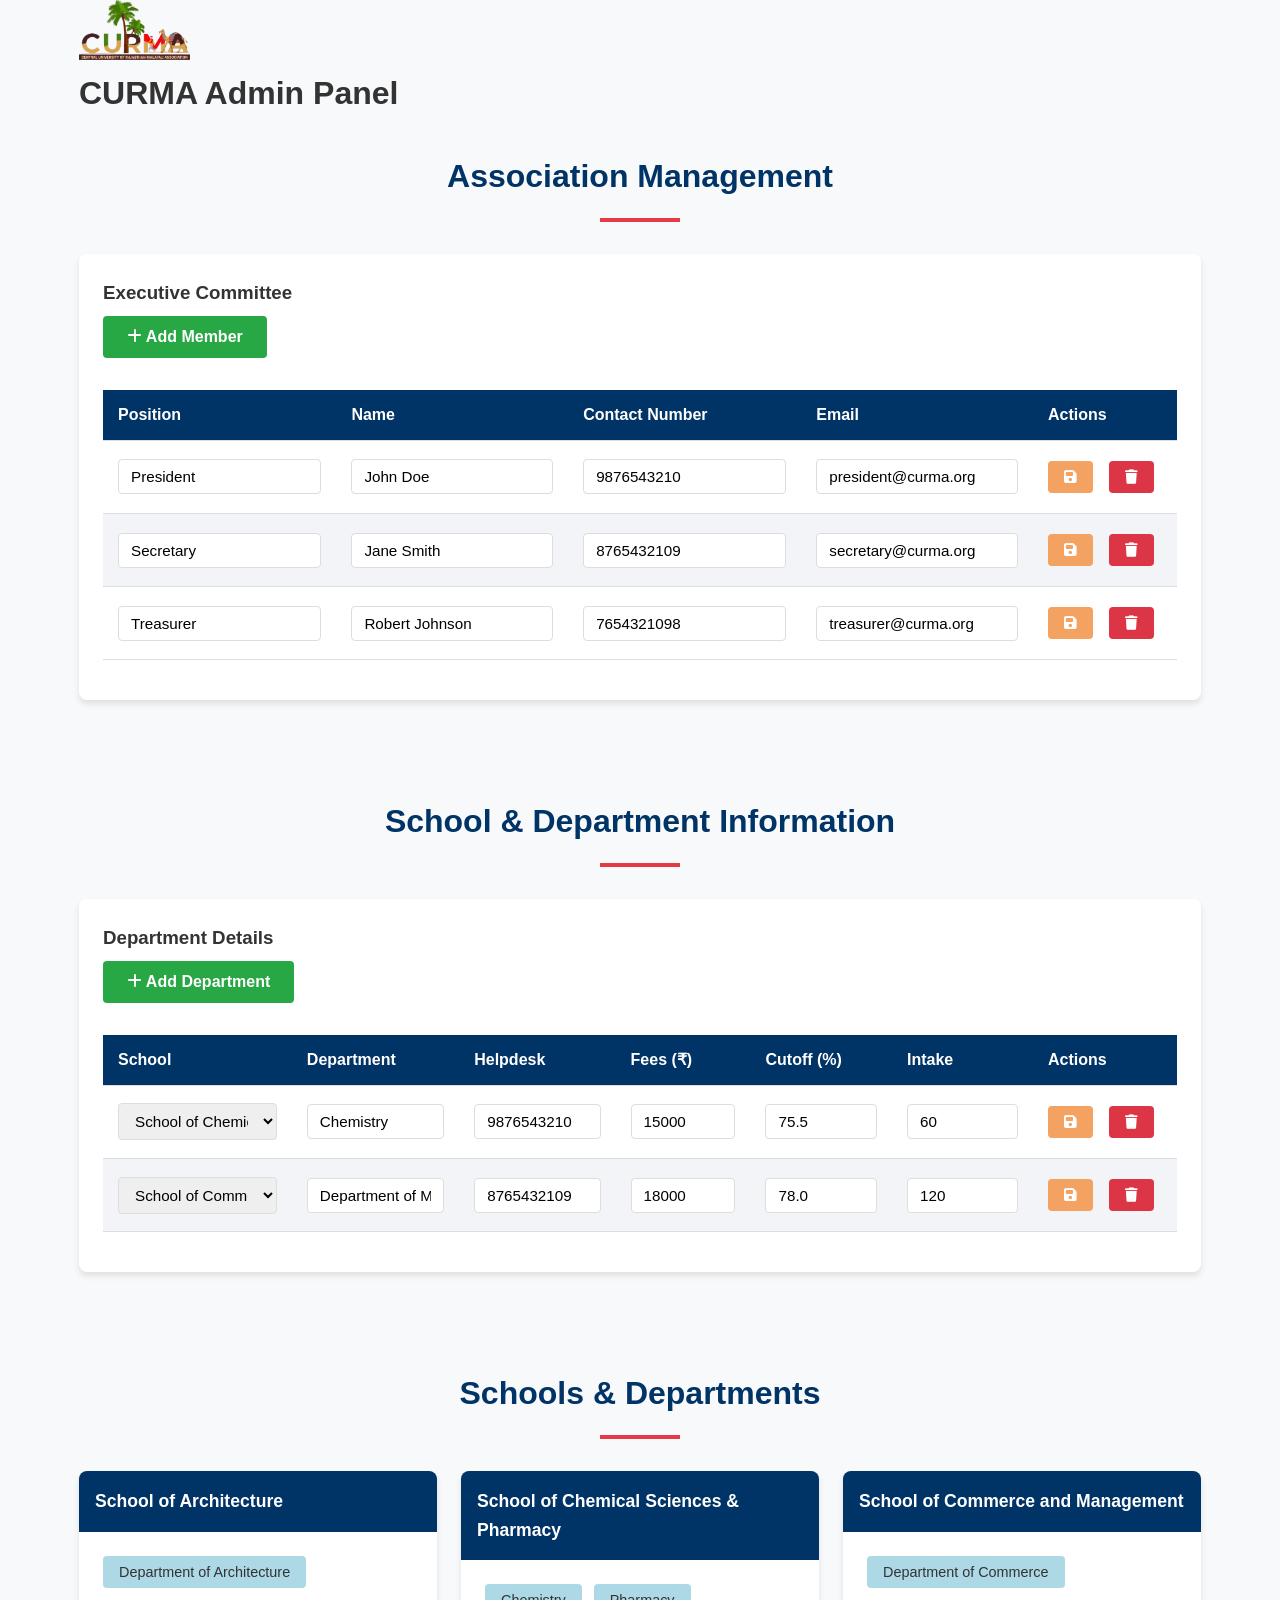
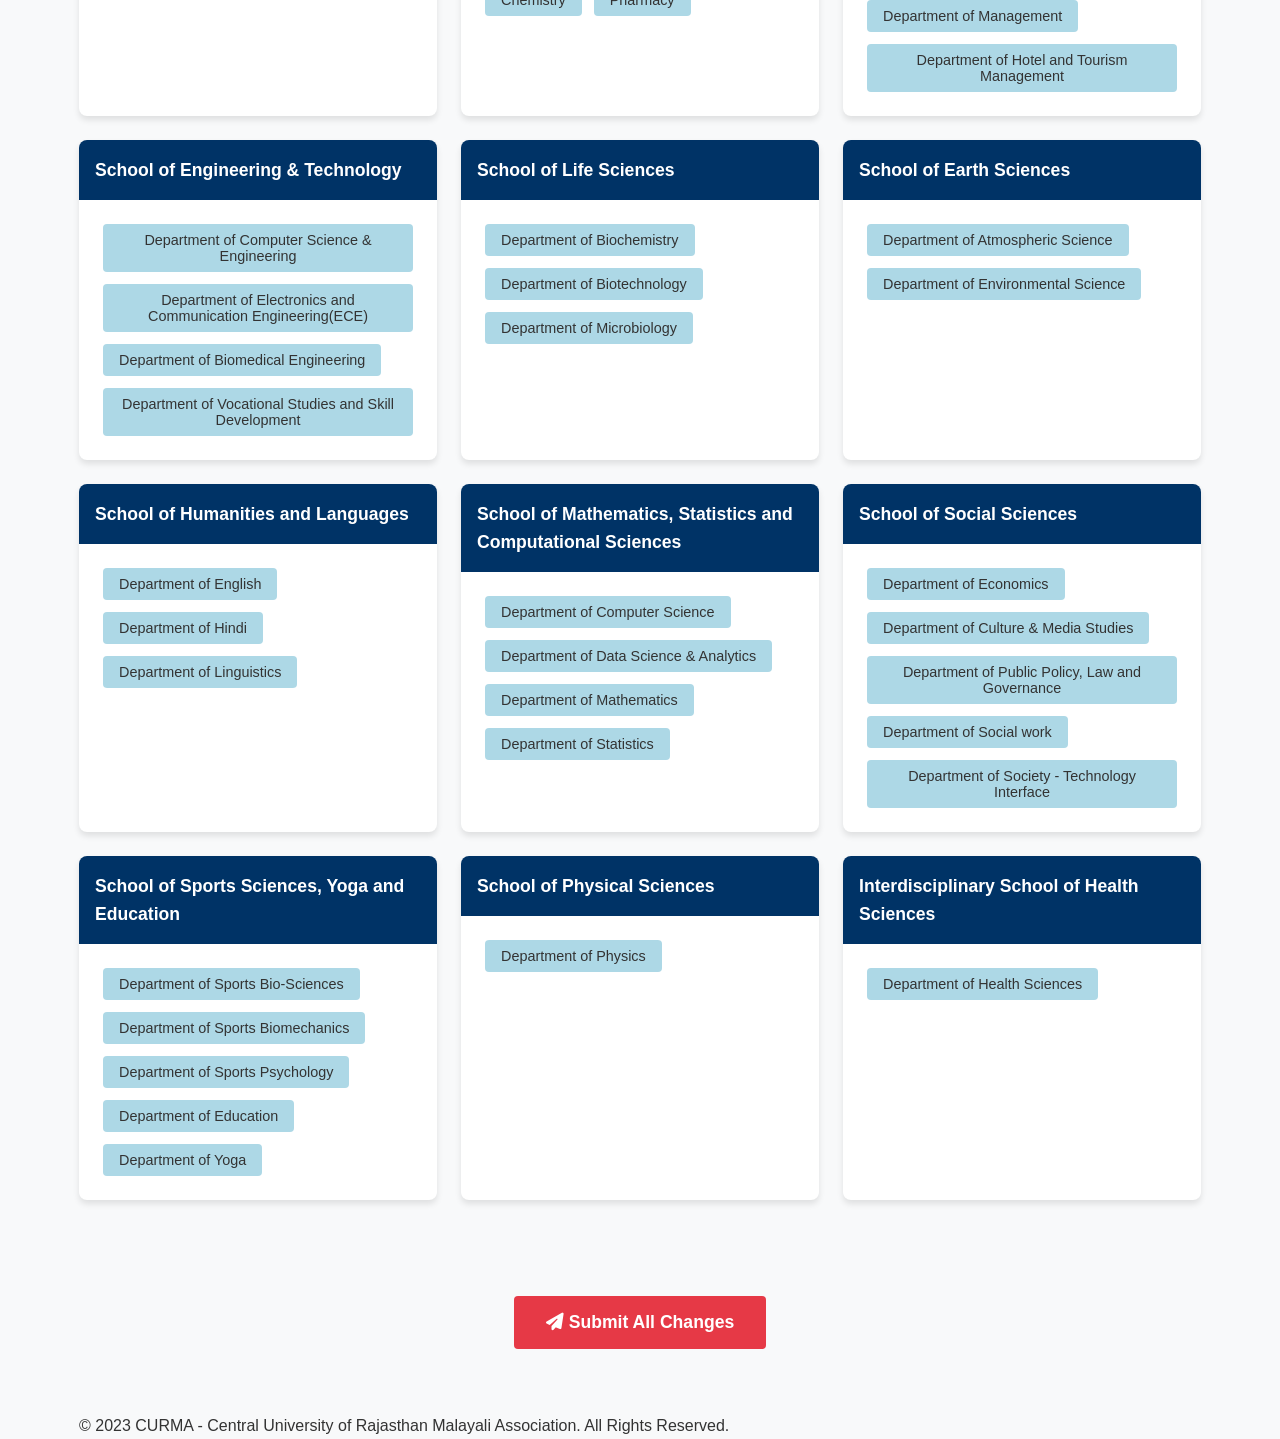
==== admin.html @ 2dde604b "Create admin.html" ====
<!DOCTYPE html>
<html lang="en">
<head>
    <meta charset="UTF-8">
    <meta name="viewport" content="width=device-width, initial-scale=1.0">
    <title>CURMA Admin Panel</title>
    <link rel="stylesheet" href="https://cdnjs.cloudflare.com/ajax/libs/font-awesome/6.4.0/css/all.min.css">
    <style>
        /* Using your existing CSS variables */
        :root {
            --primary-color: #003366;
            --secondary-color: #e63946;
            --accent-color: #f4a261;
            --light-color: #ADD8E6;
            --dark-color: #1d3557;
            --text-color: #333;
            --text-light: #777;
            --bg-light: #f8f9fa;
            --white: #ffffff;
            --shadow: 0 4px 6px rgba(0, 0, 0, 0.1);
            --shadow-hover: 0 10px 20px rgba(0, 0, 0, 0.1);
            --transition: all 0.3s ease;
        }

        * {
            margin: 0;
            padding: 0;
            box-sizing: border-box;
        }

        body {
            font-family: 'Segoe UI', Tahoma, Geneva, Verdana, sans-serif;
            line-height: 1.6;
            color: var(--text-color);
            background-color: var(--bg-light);
        }

        .container {
            width: 90%;
            max-width: 1200px;
            margin: 0 auto;
            padding: 0 15px;
        }

        .section-block {
            padding: 2rem 0;
        }

        .section-title {
            text-align: center;
            margin-bottom: 2rem;
            position: relative;
            font-size: 2rem;
            color: var(--primary-color);
        }

        .section-title::after {
            content: '';
            display: block;
            width: 80px;
            height: 4px;
            background: var(--secondary-color);
            margin: 1rem auto;
        }

        .bg-light {
            background-color: var(--bg-light);
        }

        .card {
            background: var(--white);
            border-radius: 8px;
            box-shadow: var(--shadow);
            padding: 1.5rem;
            margin-bottom: 2rem;
        }

        table {
            width: 100%;
            border-collapse: collapse;
            margin: 1rem 0;
        }

        th, td {
            padding: 12px 15px;
            text-align: left;
            border-bottom: 1px solid #ddd;
        }

        th {
            background-color: var(--primary-color);
            color: var(--white);
            font-weight: 600;
        }

        tr:nth-child(even) {
            background-color: rgba(0, 51, 102, 0.05);
        }

        tr:hover {
            background-color: rgba(0, 51, 102, 0.1);
        }

        input[type="text"], 
        input[type="number"], 
        input[type="email"], 
        input[type="tel"],
        select {
            width: 100%;
            padding: 8px 12px;
            border: 1px solid #ddd;
            border-radius: 4px;
            font-size: 0.95rem;
            transition: var(--transition);
        }

        input:focus, select:focus {
            outline: none;
            border-color: var(--primary-color);
            box-shadow: 0 0 0 2px rgba(0, 51, 102, 0.2);
        }

        .btn {
            display: inline-block;
            padding: 0.75rem 1.5rem;
            background-color: var(--primary-color);
            color: var(--white);
            border: none;
            border-radius: 4px;
            cursor: pointer;
            transition: var(--transition);
            text-align: center;
            font-weight: 600;
            margin: 0.5rem 0.5rem 0.5rem 0;
            font-size: 1rem;
        }

        .btn:hover {
            background-color: var(--dark-color);
            transform: translateY(-2px);
            box-shadow: var(--shadow);
        }

        .btn-submit {
            background-color: var(--secondary-color);
            display: block;
            margin: 2rem auto;
            padding: 1rem 2rem;
            font-size: 1.1rem;
        }

        .btn-submit:hover {
            background-color: #c1121f;
        }

        .action-btns {
            display: flex;
            gap: 0.5rem;
        }

        .btn-edit {
            background-color: var(--accent-color);
            padding: 0.5rem 1rem;
            font-size: 0.9rem;
        }

        .btn-delete {
            background-color: #dc3545;
            padding: 0.5rem 1rem;
            font-size: 0.9rem;
        }

        .btn-add {
            background-color: #28a745;
            margin-bottom: 1rem;
        }

        .schools-container {
            display: grid;
            grid-template-columns: repeat(auto-fit, minmax(300px, 1fr));
            gap: 1.5rem;
        }

        .school-card {
            background: var(--white);
            border-radius: 8px;
            box-shadow: var(--shadow);
            overflow: hidden;
        }

        .school-header {
            background-color: var(--primary-color);
            color: var(--white);
            padding: 1rem;
            font-size: 1.1rem;
        }

        .departments {
            padding: 1.5rem;
            display: flex;
            flex-wrap: wrap;
            gap: 0.75rem;
        }

        .dept-btn {
            padding: 0.5rem 1rem;
            background-color: var(--light-color);
            color: var(--text-color);
            border: none;
            border-radius: 4px;
            cursor: pointer;
            transition: var(--transition);
            font-size: 0.9rem;
        }

        .dept-btn:hover {
            background-color: var(--primary-color);
            color: var(--white);
        }

        @media (max-width: 768px) {
            table {
                display: block;
                overflow-x: auto;
            }
            
            .section-title {
                font-size: 1.6rem;
            }
        }
    </style>
</head>
<body>
    <header>
        <div class="container">
            <div class="logo">
                <img src="logo.png" alt="CURMA Logo" style="height: 60px;">
                <h1>CURMA Admin Panel</h1>
            </div>
        </div>
    </header>

    <main>
        <section class="section-block">
            <div class="container">
                <h2 class="section-title">Association Management</h2>
                
                <div class="card">
                    <h3>Executive Committee</h3>
                    <button class="btn btn-add" onclick="addCommitteeMember()">
                        <i class="fas fa-plus"></i> Add Member
                    </button>
                    <table id="committeeTable">
                        <thead>
                            <tr>
                                <th>Position</th>
                                <th>Name</th>
                                <th>Contact Number</th>
                                <th>Email</th>
                                <th>Actions</th>
                            </tr>
                        </thead>
                        <tbody>
                            <tr>
                                <td><input type="text" value="President"></td>
                                <td><input type="text" value="John Doe"></td>
                                <td><input type="tel" value="9876543210"></td>
                                <td><input type="email" value="president@curma.org"></td>
                                <td class="action-btns">
                                    <button class="btn btn-edit"><i class="fas fa-save"></i></button>
                                    <button class="btn btn-delete"><i class="fas fa-trash"></i></button>
                                </td>
                            </tr>
                            <tr>
                                <td><input type="text" value="Secretary"></td>
                                <td><input type="text" value="Jane Smith"></td>
                                <td><input type="tel" value="8765432109"></td>
                                <td><input type="email" value="secretary@curma.org"></td>
                                <td class="action-btns">
                                    <button class="btn btn-edit"><i class="fas fa-save"></i></button>
                                    <button class="btn btn-delete"><i class="fas fa-trash"></i></button>
                                </td>
                            </tr>
                            <tr>
                                <td><input type="text" value="Treasurer"></td>
                                <td><input type="text" value="Robert Johnson"></td>
                                <td><input type="tel" value="7654321098"></td>
                                <td><input type="email" value="treasurer@curma.org"></td>
                                <td class="action-btns">
                                    <button class="btn btn-edit"><i class="fas fa-save"></i></button>
                                    <button class="btn btn-delete"><i class="fas fa-trash"></i></button>
                                </td>
                            </tr>
                            <!-- Additional members can be added here -->
                        </tbody>
                    </table>
                </div>
            </div>
        </section>

        <section class="section-block bg-light">
            <div class="container">
                <h2 class="section-title">School & Department Information</h2>
                
                <div class="card">
                    <h3>Department Details</h3>
                    <button class="btn btn-add" onclick="addDepartment()">
                        <i class="fas fa-plus"></i> Add Department
                    </button>
                    <table id="departmentTable">
                        <thead>
                            <tr>
                                <th>School</th>
                                <th>Department</th>
                                <th>Helpdesk</th>
                                <th>Fees (₹)</th>
                                <th>Cutoff (%)</th>
                                <th>Intake</th>
                                <th>Actions</th>
                            </tr>
                        </thead>
                        <tbody>
                            <tr>
                                <td>
                                    <select>
                                        <option>School of Architecture</option>
                                        <option selected>School of Chemical Sciences & Pharmacy</option>
                                        <option>School of Commerce and Management</option>
                                        <!-- Other schools -->
                                    </select>
                                </td>
                                <td><input type="text" value="Chemistry"></td>
                                <td><input type="tel" value="9876543210"></td>
                                <td><input type="number" value="15000"></td>
                                <td><input type="number" value="75.5" step="0.1"></td>
                                <td><input type="number" value="60"></td>
                                <td class="action-btns">
                                    <button class="btn btn-edit"><i class="fas fa-save"></i></button>
                                    <button class="btn btn-delete"><i class="fas fa-trash"></i></button>
                                </td>
                            </tr>
                            <tr>
                                <td>
                                    <select>
                                        <option>School of Architecture</option>
                                        <option>School of Chemical Sciences & Pharmacy</option>
                                        <option selected>School of Commerce and Management</option>
                                        <!-- Other schools -->
                                    </select>
                                </td>
                                <td><input type="text" value="Department of Management"></td>
                                <td><input type="tel" value="8765432109"></td>
                                <td><input type="number" value="18000"></td>
                                <td><input type="number" value="78.0" step="0.1"></td>
                                <td><input type="number" value="120"></td>
                                <td class="action-btns">
                                    <button class="btn btn-edit"><i class="fas fa-save"></i></button>
                                    <button class="btn btn-delete"><i class="fas fa-trash"></i></button>
                                </td>
                            </tr>
                            <!-- Additional departments can be added here -->
                        </tbody>
                    </table>
                </div>
            </div>
        </section>

        <section id="departments" class="section-block bg-light">
            <div class="container">
                <h2 class="section-title">Schools & Departments</h2>
                
                <div class="schools-container">
                    <!-- School 1 -->
                    <div class="school-card">
                        <h3 class="school-header">School of Architecture</h3>
                        <div class="departments">
                            <button class="dept-btn">Department of Architecture</button>
                        </div>
                    </div>
                    
                    <!-- School 2 -->
                    <div class="school-card">
                        <h3 class="school-header">School of Chemical Sciences & Pharmacy</h3>
                        <div class="departments">
                            <button class="dept-btn">Chemistry</button>
                            <button class="dept-btn">Pharmacy</button>
                        </div>
                    </div>
                    
                    <!-- School 3 -->
                    <div class="school-card">
                        <h3 class="school-header">School of Commerce and Management</h3>
                        <div class="departments">
                            <button class="dept-btn">Department of Commerce</button>
                            <button class="dept-btn">Department of Management</button>
                            <button class="dept-btn">Department of Hotel and Tourism Management</button>
                        </div>
                    </div>
                    
                    <!-- School 4 -->
                    <div class="school-card">
                        <h3 class="school-header">School of Engineering & Technology</h3>
                        <div class="departments">
                            <button class="dept-btn">Department of Computer Science & Engineering</button>
                            <button class="dept-btn">Department of Electronics and Communication Engineering(ECE)</button>
                            <button class="dept-btn">Department of Biomedical Engineering</button>
                            <button class="dept-btn">Department of Vocational Studies and Skill Development</button>
                        </div>
                    </div>
                    
                    <!-- School 5 -->
                    <div class="school-card">
                        <h3 class="school-header">School of Life Sciences</h3>
                        <div class="departments">
                            <button class="dept-btn">Department of Biochemistry</button>
                            <button class="dept-btn">Department of Biotechnology</button>
                            <button class="dept-btn">Department of Microbiology</button>
                        </div>
                    </div>
                    
                    <!-- School 6 -->
                    <div class="school-card">
                        <h3 class="school-header">School of Earth Sciences</h3>
                        <div class="departments">
                            <button class="dept-btn">Department of Atmospheric Science</button>
                            <button class="dept-btn">Department of Environmental Science</button>
                        </div>
                    </div>
                    
                    <!-- School 7 -->
                    <div class="school-card">
                        <h3 class="school-header">School of Humanities and Languages</h3>
                        <div class="departments">
                            <button class="dept-btn">Department of English</button>
                            <button class="dept-btn">Department of Hindi</button>
                            <button class="dept-btn">Department of Linguistics</button>
                        </div>
                    </div>
                    
                    <!-- School 8 -->
                    <div class="school-card">
                        <h3 class="school-header">School of Mathematics, Statistics and Computational Sciences</h3>
                        <div class="departments">
                            <button class="dept-btn">Department of Computer Science</button>
                            <button class="dept-btn">Department of Data Science & Analytics</button>
                            <button class="dept-btn">Department of Mathematics</button>
                            <button class="dept-btn">Department of Statistics</button>
                        </div>
                    </div>

                    <!-- School 9 -->
                    <div class="school-card">
                        <h3 class="school-header">School of Social Sciences</h3>
                        <div class="departments">
                            <button class="dept-btn">Department of Economics</button>
                            <button class="dept-btn">Department of Culture & Media Studies</button>
                            <button class="dept-btn">Department of Public Policy, Law and Governance</button>
                            <button class="dept-btn">Department of Social work</button>
                            <button class="dept-btn">Department of Society - Technology Interface</button>
                        </div>
                    </div>

                    <!-- School 10 -->
                    <div class="school-card">
                        <h3 class="school-header">School of Sports Sciences, Yoga and Education</h3>
                        <div class="departments">
                            <button class="dept-btn">Department of Sports Bio-Sciences</button>
                            <button class="dept-btn">Department of Sports Biomechanics</button>
                            <button class="dept-btn">Department of Sports Psychology</button>
                            <button class="dept-btn">Department of Education</button>
                            <button class="dept-btn">Department of Yoga</button>
                        </div>
                    </div>

                    <!-- School 11 -->
                    <div class="school-card">
                        <h3 class="school-header">School of Physical Sciences</h3>
                        <div class="departments">
                            <button class="dept-btn">Department of Physics</button>
                        </div>
                    </div>

                    <!-- School 12 -->
                    <div class="school-card">
                        <h3 class="school-header">Interdisciplinary School of Health Sciences</h3>
                        <div class="departments">
                            <button class="dept-btn">Department of Health Sciences</button>
                        </div>
                    </div>
                </div>
            </div>
        </section>

        <section class="section-block">
            <div class="container">
                <button class="btn btn-submit" onclick="submitData()">
                    <i class="fas fa-paper-plane"></i> Submit All Changes
                </button>
            </div>
        </section>
    </main>

    <footer>
        <div class="container">
            <p>&copy; 2023 CURMA - Central University of Rajasthan Malayali Association. All Rights Reserved.</p>
        </div>
    </footer>

    <script>
        // Function to add new committee member
        function addCommitteeMember() {
            const table = document.getElementById('committeeTable').getElementsByTagName('tbody')[0];
            const newRow = table.insertRow();
            
            newRow.innerHTML = `
                <td><input type="text" placeholder="Position"></td>
                <td><input type="text" placeholder="Name"></td>
                <td><input type="tel" placeholder="Contact Number"></td>
                <td><input type="email" placeholder="Email"></td>
                <td class="action-btns">
                    <button class="btn btn-edit"><i class="fas fa-save"></i></button>
                    <button class="btn btn-delete" onclick="deleteRow(this)"><i class="fas fa-trash"></i></button>
                </td>
            `;
        }

        // Function to add new department
        function addDepartment() {
            const table = document.getElementById('departmentTable').getElementsByTagName('tbody')[0];
            const newRow = table.insertRow();
            
            newRow.innerHTML = `
                <td>
                    <select>
                        <option>School of Architecture</option>
                        <option>School of Chemical Sciences & Pharmacy</option>
                        <option>School of Commerce and Management</option>
                        <option>School of Engineering & Technology</option>
                        <option>School of Life Sciences</option>
                        <option>School of Earth Sciences</option>
                        <option>School of Humanities and Languages</option>
                        <option>School of Mathematics, Statistics and Computational Sciences</option>
                        <option>School of Social Sciences</option>
                        <option>School of Sports Sciences, Yoga and Education</option>
                        <option>School of Physical Sciences</option>
                        <option>Interdisciplinary School of Health Sciences</option>
                    </select>
                </td>
                <td><input type="text" placeholder="Department Name"></td>
                <td><input type="tel" placeholder="Helpdesk Number"></td>
                <td><input type="number" placeholder="Fees"></td>
                <td><input type="number" placeholder="Cutoff" step="0.1"></td>
                <td><input type="number" placeholder="Intake"></td>
                <td class="action-btns">
                    <button class="btn btn-edit"><i class="fas fa-save"></i></button>
                    <button class="btn btn-delete" onclick="deleteRow(this)"><i class="fas fa-trash"></i></button>
                </td>
            `;
        }

        // Function to delete a row
        function deleteRow(btn) {
            const row = btn.parentNode.parentNode;
            row.parentNode.removeChild(row);
        }

        // Function to submit all data
        function submitData() {
            // Collect committee data
            const committeeData = [];
            const committeeRows = document.querySelectorAll('#committeeTable tbody tr');
            
            committeeRows.forEach(row => {
                const inputs = row.querySelectorAll('input');
                committeeData.push({
                    position: inputs[0].value,
                    name: inputs[1].value,
                    contact: inputs[2].value,
                    email: inputs[3].value
                });
            });

            // Collect department data
            const departmentData = [];
            const departmentRows = document.querySelectorAll('#departmentTable tbody tr');
            
            departmentRows.forEach(row => {
                const select = row.querySelector('select');
                const inputs = row.querySelectorAll('input');
                departmentData.push({
                    school: select.options[select.selectedIndex].text,
                    department: inputs[0].value,
                    helpdesk: inputs[1].value,
                    fees: inputs[2].value,
                    cutoff: inputs[3].value,
                    intake: inputs[4].value
                });
            });

            // Here you would typically send this data to a server
            console.log("Committee Data:", committeeData);
            console.log("Department Data:", departmentData);
            
            // For demonstration, we'll just show an alert
            alert('Data submitted successfully!\n\nCommittee Members: ' + committeeData.length + 
                  '\nDepartments: ' + departmentData.length);
            
            // In a real application, you would redirect to another page with this data
            // window.location.href = 'summary.html?data=' + encodeURIComponent(JSON.stringify({committeeData, departmentData}));
        }

        // Add event listeners for edit/save buttons
        document.addEventListener('DOMContentLoaded', function() {
            document.addEventListener('click', function(e) {
                if (e.target.classList.contains('btn-edit') || 
                    e.target.parentElement.classList.contains('btn-edit')) {
                    const btn = e.target.classList.contains('btn-edit') ? e.target : e.target.parentElement;
                    alert('Changes saved!');
                    // In a real app, you would save to database here
                }
            });
        });
    </script>
</body>
</html>
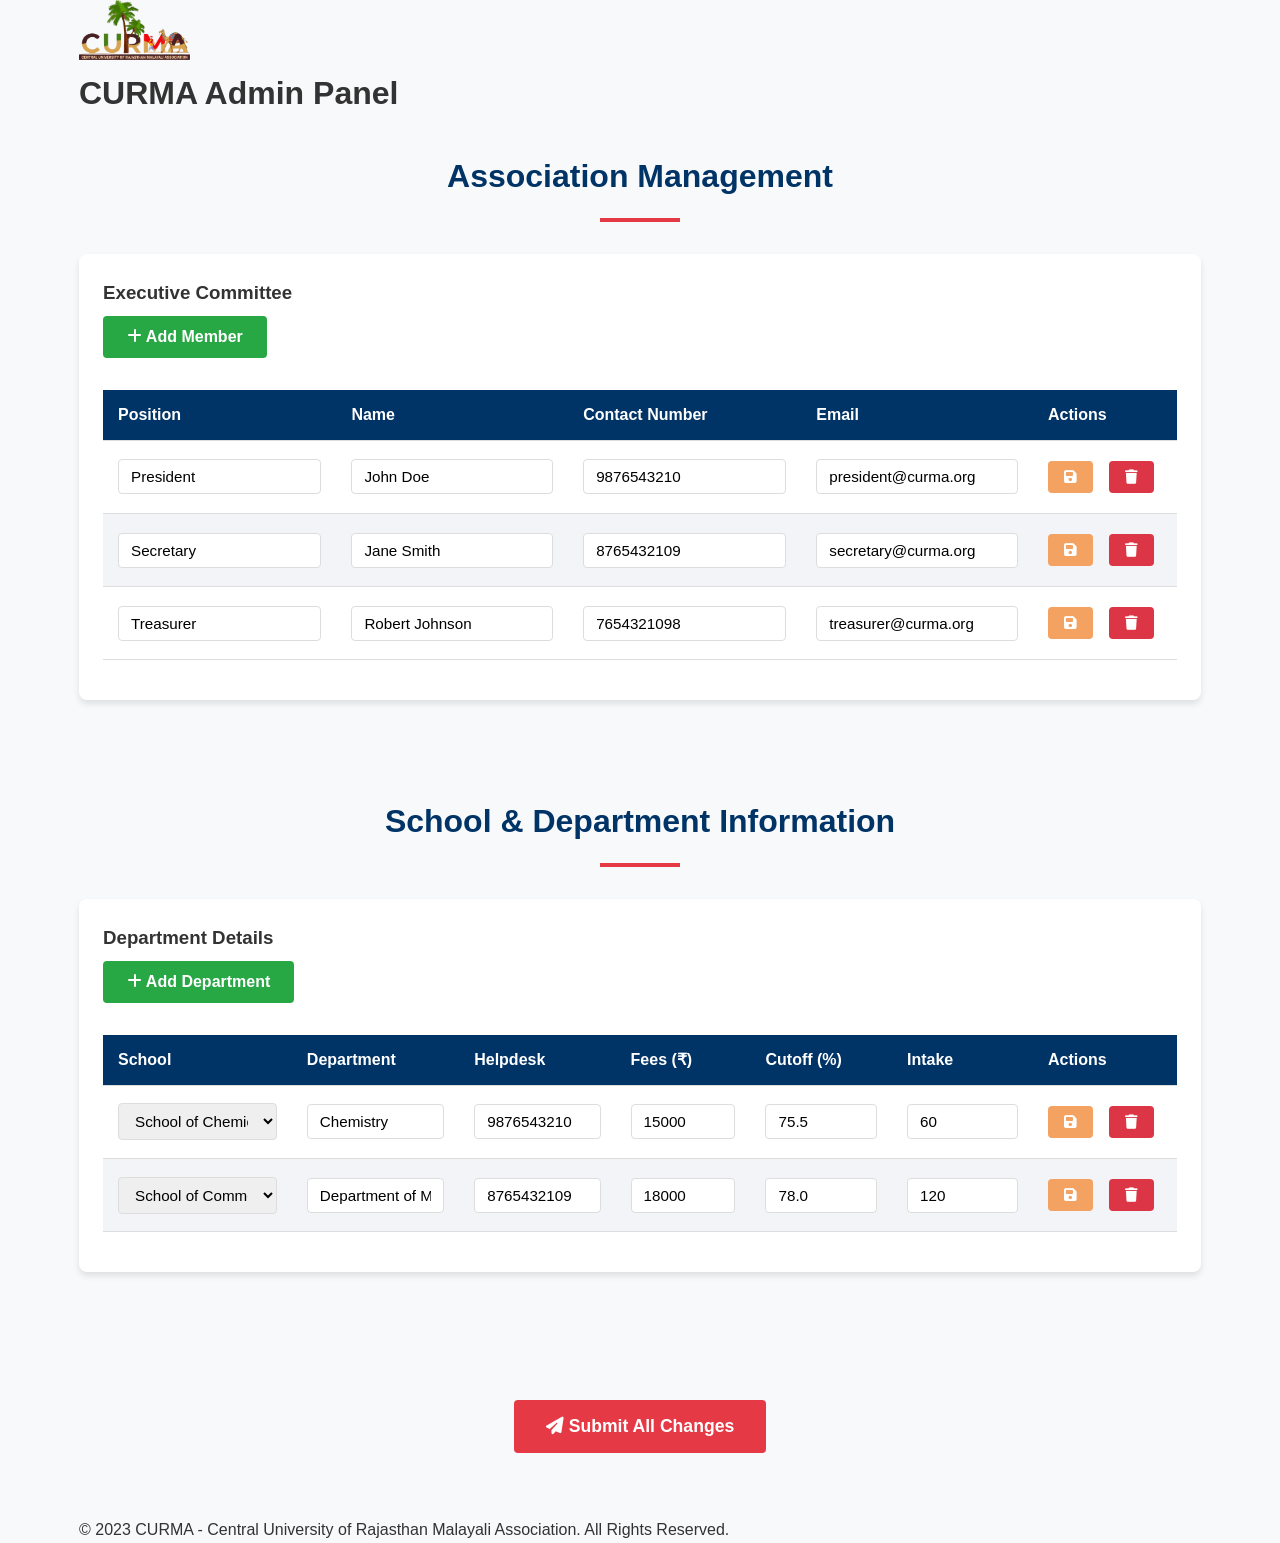
==== commit bec058e2: "Update admin.html" ====
--- a/admin.html
+++ b/admin.html
@@ -361,132 +361,6 @@
                             <!-- Additional departments can be added here -->
                         </tbody>
                     </table>
-                </div>
-            </div>
-        </section>
-
-        <section id="departments" class="section-block bg-light">
-            <div class="container">
-                <h2 class="section-title">Schools & Departments</h2>
-                
-                <div class="schools-container">
-                    <!-- School 1 -->
-                    <div class="school-card">
-                        <h3 class="school-header">School of Architecture</h3>
-                        <div class="departments">
-                            <button class="dept-btn">Department of Architecture</button>
-                        </div>
-                    </div>
-                    
-                    <!-- School 2 -->
-                    <div class="school-card">
-                        <h3 class="school-header">School of Chemical Sciences & Pharmacy</h3>
-                        <div class="departments">
-                            <button class="dept-btn">Chemistry</button>
-                            <button class="dept-btn">Pharmacy</button>
-                        </div>
-                    </div>
-                    
-                    <!-- School 3 -->
-                    <div class="school-card">
-                        <h3 class="school-header">School of Commerce and Management</h3>
-                        <div class="departments">
-                            <button class="dept-btn">Department of Commerce</button>
-                            <button class="dept-btn">Department of Management</button>
-                            <button class="dept-btn">Department of Hotel and Tourism Management</button>
-                        </div>
-                    </div>
-                    
-                    <!-- School 4 -->
-                    <div class="school-card">
-                        <h3 class="school-header">School of Engineering & Technology</h3>
-                        <div class="departments">
-                            <button class="dept-btn">Department of Computer Science & Engineering</button>
-                            <button class="dept-btn">Department of Electronics and Communication Engineering(ECE)</button>
-                            <button class="dept-btn">Department of Biomedical Engineering</button>
-                            <button class="dept-btn">Department of Vocational Studies and Skill Development</button>
-                        </div>
-                    </div>
-                    
-                    <!-- School 5 -->
-                    <div class="school-card">
-                        <h3 class="school-header">School of Life Sciences</h3>
-                        <div class="departments">
-                            <button class="dept-btn">Department of Biochemistry</button>
-                            <button class="dept-btn">Department of Biotechnology</button>
-                            <button class="dept-btn">Department of Microbiology</button>
-                        </div>
-                    </div>
-                    
-                    <!-- School 6 -->
-                    <div class="school-card">
-                        <h3 class="school-header">School of Earth Sciences</h3>
-                        <div class="departments">
-                            <button class="dept-btn">Department of Atmospheric Science</button>
-                            <button class="dept-btn">Department of Environmental Science</button>
-                        </div>
-                    </div>
-                    
-                    <!-- School 7 -->
-                    <div class="school-card">
-                        <h3 class="school-header">School of Humanities and Languages</h3>
-                        <div class="departments">
-                            <button class="dept-btn">Department of English</button>
-                            <button class="dept-btn">Department of Hindi</button>
-                            <button class="dept-btn">Department of Linguistics</button>
-                        </div>
-                    </div>
-                    
-                    <!-- School 8 -->
-                    <div class="school-card">
-                        <h3 class="school-header">School of Mathematics, Statistics and Computational Sciences</h3>
-                        <div class="departments">
-                            <button class="dept-btn">Department of Computer Science</button>
-                            <button class="dept-btn">Department of Data Science & Analytics</button>
-                            <button class="dept-btn">Department of Mathematics</button>
-                            <button class="dept-btn">Department of Statistics</button>
-                        </div>
-                    </div>
-
-                    <!-- School 9 -->
-                    <div class="school-card">
-                        <h3 class="school-header">School of Social Sciences</h3>
-                        <div class="departments">
-                            <button class="dept-btn">Department of Economics</button>
-                            <button class="dept-btn">Department of Culture & Media Studies</button>
-                            <button class="dept-btn">Department of Public Policy, Law and Governance</button>
-                            <button class="dept-btn">Department of Social work</button>
-                            <button class="dept-btn">Department of Society - Technology Interface</button>
-                        </div>
-                    </div>
-
-                    <!-- School 10 -->
-                    <div class="school-card">
-                        <h3 class="school-header">School of Sports Sciences, Yoga and Education</h3>
-                        <div class="departments">
-                            <button class="dept-btn">Department of Sports Bio-Sciences</button>
-                            <button class="dept-btn">Department of Sports Biomechanics</button>
-                            <button class="dept-btn">Department of Sports Psychology</button>
-                            <button class="dept-btn">Department of Education</button>
-                            <button class="dept-btn">Department of Yoga</button>
-                        </div>
-                    </div>
-
-                    <!-- School 11 -->
-                    <div class="school-card">
-                        <h3 class="school-header">School of Physical Sciences</h3>
-                        <div class="departments">
-                            <button class="dept-btn">Department of Physics</button>
-                        </div>
-                    </div>
-
-                    <!-- School 12 -->
-                    <div class="school-card">
-                        <h3 class="school-header">Interdisciplinary School of Health Sciences</h3>
-                        <div class="departments">
-                            <button class="dept-btn">Department of Health Sciences</button>
-                        </div>
-                    </div>
                 </div>
             </div>
         </section>
